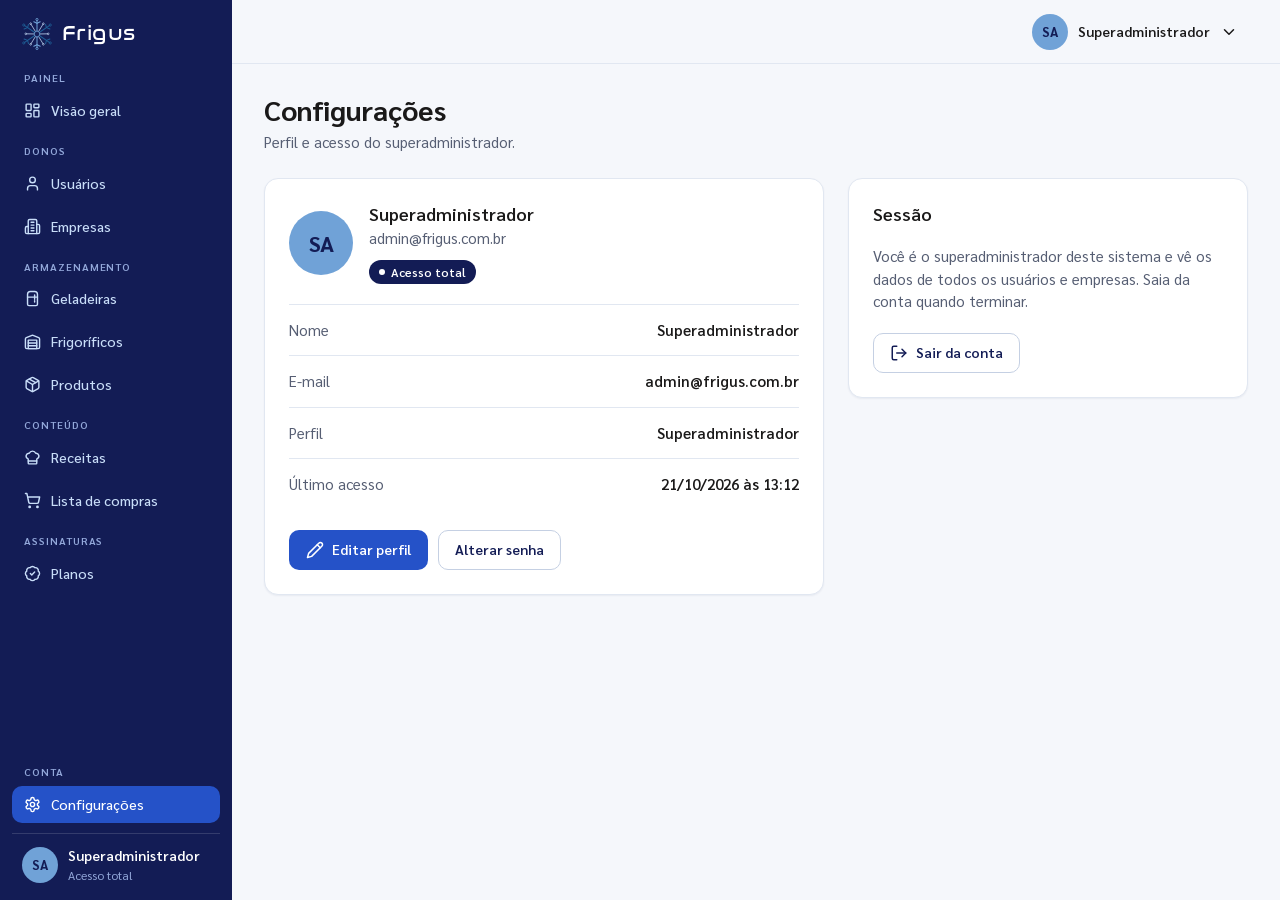
==== pages/configuracoes.html @ 6898a6d0 "Protótipo do painel de superadministrador Frigus Co-Authored-By: Claude Sonnet 5.5 <noreply@anthropi" ====
<!DOCTYPE html>
<html lang="pt-BR">
<head>
  <meta charset="UTF-8">
  <meta name="viewport" content="width=device-width, initial-scale=1">
  <title>Configurações — Frigus Admin</title>
  <link rel="icon" href="../img/logo-flake.png" type="image/png">
  <link rel="stylesheet" href="../css/global.css">
  <link rel="stylesheet" href="../css/components.css">
  <link rel="stylesheet" href="../css/armazenamento.css">
  <link rel="stylesheet" href="../css/produtos.css">
  <link rel="stylesheet" href="../css/receitas.css">
  <link rel="stylesheet" href="../css/dashboard.css">
  <link rel="stylesheet" href="../css/v3.css">
  <link rel="stylesheet" href="../css/admin.css">
</head>
<body class="app-body theme-admin">
<div class="app">
  <aside class="sidebar" aria-label="Navegação principal">
    <a class="sidebar-brand" href="visao-geral.html" aria-label="Frigus — visão geral"><svg class="logo-flake" aria-hidden="true" width="36" height="39" viewBox="0 0 356 382" fill="none" xmlns="http://www.w3.org/2000/svg"><path d="M138.0 190.4L54.0 189.1" stroke="#C9DEF9" stroke-width="9" stroke-linecap="round"/><circle cx="44.0" cy="189.0" r="10" stroke="#C9DEF9" stroke-width="8"/><path d="M218.0 190.4L302.0 189.1" stroke="#C9DEF9" stroke-width="9" stroke-linecap="round"/><circle cx="312.0" cy="189.0" r="10" stroke="#C9DEF9" stroke-width="8"/><path d="M157.0 157.0L107.3 76.5" stroke="#C9DEF9" stroke-width="9" stroke-linecap="round"/><circle cx="102.0" cy="68.0" r="10" stroke="#C9DEF9" stroke-width="8"/><path d="M199.0 157.0L248.7 76.5" stroke="#C9DEF9" stroke-width="9" stroke-linecap="round"/><circle cx="254.0" cy="68.0" r="10" stroke="#C9DEF9" stroke-width="8"/><path d="M157.0 225.0L107.3 305.5" stroke="#C9DEF9" stroke-width="9" stroke-linecap="round"/><circle cx="102.0" cy="314.0" r="10" stroke="#C9DEF9" stroke-width="8"/><path d="M199.0 225.0L248.7 305.5" stroke="#C9DEF9" stroke-width="9" stroke-linecap="round"/><circle cx="254.0" cy="314.0" r="10" stroke="#C9DEF9" stroke-width="8"/><path d="M146.5 169.7L30.8 91.3" stroke="#1F5F97" stroke-width="12" stroke-linecap="round"/><circle cx="20.0" cy="84.0" r="13" stroke="#1F5F97" stroke-width="10"/><path d="M65.0 114.5L76.0 76.0" stroke="#1F5F97" stroke-width="12" stroke-linecap="round"/><path d="M65.0 114.5L24.0 132.0" stroke="#1F5F97" stroke-width="12" stroke-linecap="round"/><path d="M209.5 169.7L325.2 91.3" stroke="#1F5F97" stroke-width="12" stroke-linecap="round"/><circle cx="336.0" cy="84.0" r="13" stroke="#1F5F97" stroke-width="10"/><path d="M291.0 114.5L280.0 76.0" stroke="#1F5F97" stroke-width="12" stroke-linecap="round"/><path d="M291.0 114.5L332.0 132.0" stroke="#1F5F97" stroke-width="12" stroke-linecap="round"/><path d="M146.5 212.3L30.8 290.7" stroke="#1F5F97" stroke-width="12" stroke-linecap="round"/><circle cx="20.0" cy="298.0" r="13" stroke="#1F5F97" stroke-width="10"/><path d="M65.0 267.5L76.0 306.0" stroke="#1F5F97" stroke-width="12" stroke-linecap="round"/><path d="M65.0 267.5L24.0 250.0" stroke="#1F5F97" stroke-width="12" stroke-linecap="round"/><path d="M209.5 212.3L325.2 290.7" stroke="#1F5F97" stroke-width="12" stroke-linecap="round"/><circle cx="336.0" cy="298.0" r="13" stroke="#1F5F97" stroke-width="10"/><path d="M291.0 267.5L280.0 306.0" stroke="#1F5F97" stroke-width="12" stroke-linecap="round"/><path d="M291.0 267.5L332.0 250.0" stroke="#1F5F97" stroke-width="12" stroke-linecap="round"/><path d="M178.0 153.0L178.0 31.0" stroke="#70A2D7" stroke-width="12" stroke-linecap="round"/><circle cx="178.0" cy="18.0" r="13" stroke="#70A2D7" stroke-width="10"/><path d="M178.0 62.0L140.0 44.0" stroke="#70A2D7" stroke-width="12" stroke-linecap="round"/><path d="M178.0 62.0L216.0 44.0" stroke="#70A2D7" stroke-width="12" stroke-linecap="round"/><path d="M178.0 229.0L178.0 351.0" stroke="#70A2D7" stroke-width="12" stroke-linecap="round"/><circle cx="178.0" cy="364.0" r="13" stroke="#70A2D7" stroke-width="10"/><path d="M178.0 320.0L140.0 338.0" stroke="#70A2D7" stroke-width="12" stroke-linecap="round"/><path d="M178.0 320.0L216.0 338.0" stroke="#70A2D7" stroke-width="12" stroke-linecap="round"/><path d="M178.0 155.0 L209.2 173.0 L209.2 209.0 L178.0 227.0 L146.8 209.0 L146.8 173.0 Z" stroke="#70A2D7" stroke-width="10" stroke-linejoin="round"/></svg><span>Frigus</span></a>
    <p class="nav-label">Painel</p><nav class="nav" aria-label="Painel"><a href="visao-geral.html" title="Visão geral"><svg class="icon " aria-hidden="true" viewBox="0 0 24 24" data-icon="i-layout"><rect width="7" height="9" x="3" y="3" rx="1"/><rect width="7" height="5" x="14" y="3" rx="1"/><rect width="7" height="9" x="14" y="12" rx="1"/><rect width="7" height="5" x="3" y="16" rx="1"/></svg><span>Visão geral</span></a></nav><p class="nav-label">Donos</p><nav class="nav" aria-label="Donos"><a href="usuarios.html" title="Usuários"><svg class="icon " aria-hidden="true" viewBox="0 0 24 24" data-icon="i-user"><path d="M19 21v-2a4 4 0 0 0-4-4H9a4 4 0 0 0-4 4v2"/><circle cx="12" cy="7" r="4"/></svg><span>Usuários</span></a><a href="empresas.html" title="Empresas"><svg class="icon " aria-hidden="true" viewBox="0 0 24 24" data-icon="i-building"><path d="M6 22V4a2 2 0 0 1 2-2h8a2 2 0 0 1 2 2v18Z"/><path d="M6 12H4a2 2 0 0 0-2 2v6a2 2 0 0 0 2 2h2"/><path d="M18 9h2a2 2 0 0 1 2 2v9a2 2 0 0 1-2 2h-2"/><path d="M10 6h4"/><path d="M10 10h4"/><path d="M10 14h4"/><path d="M10 18h4"/></svg><span>Empresas</span></a></nav><p class="nav-label">Armazenamento</p><nav class="nav" aria-label="Armazenamento"><a href="geladeiras.html" title="Geladeiras"><svg class="icon " aria-hidden="true" viewBox="0 0 24 24" data-icon="i-fridge"><path d="M5 6a4 4 0 0 1 4-4h6a4 4 0 0 1 4 4v14a2 2 0 0 1-2 2H7a2 2 0 0 1-2-2Z"/><path d="M5 10h14"/><path d="M15 7v6"/><path d="M15 15v2"/></svg><span>Geladeiras</span></a><a href="frigorificos.html" title="Frigoríficos"><svg class="icon " aria-hidden="true" viewBox="0 0 24 24" data-icon="i-warehouse"><path d="M22 8.35V20a2 2 0 0 1-2 2H4a2 2 0 0 1-2-2V8.35A2 2 0 0 1 3.26 6.5l8-3.2a2 2 0 0 1 1.48 0l8 3.2A2 2 0 0 1 22 8.35Z"/><path d="M6 18h12"/><path d="M6 14h12"/><rect width="12" height="12" x="6" y="10"/></svg><span>Frigoríficos</span></a><a href="produtos.html" title="Produtos"><svg class="icon " aria-hidden="true" viewBox="0 0 24 24" data-icon="i-package"><path d="m7.5 4.27 9 5.15"/><path d="M21 8a2 2 0 0 0-1-1.73l-7-4a2 2 0 0 0-2 0l-7 4A2 2 0 0 0 3 8v8a2 2 0 0 0 1 1.73l7 4a2 2 0 0 0 2 0l7-4A2 2 0 0 0 21 16Z"/><path d="m3.3 7 8.7 5 8.7-5"/><path d="M12 22V12"/></svg><span>Produtos</span></a></nav><p class="nav-label">Conteúdo</p><nav class="nav" aria-label="Conteúdo"><a href="receitas.html" title="Receitas"><svg class="icon " aria-hidden="true" viewBox="0 0 24 24" data-icon="i-chef"><path d="M17 21a1 1 0 0 0 1-1v-5.35c0-.457.316-.844.727-1.041a4 4 0 0 0-2.134-7.589 5 5 0 0 0-9.186 0 4 4 0 0 0-2.134 7.588c.411.198.727.585.727 1.041V20a1 1 0 0 0 1 1Z"/><path d="M6 17h12"/></svg><span>Receitas</span></a><a href="compras.html" title="Lista de compras"><svg class="icon " aria-hidden="true" viewBox="0 0 24 24" data-icon="i-cart"><circle cx="8" cy="21" r="1"/><circle cx="19" cy="21" r="1"/><path d="M2.05 2.05h2l2.66 12.42a2 2 0 0 0 2 1.58h9.78a2 2 0 0 0 1.95-1.57l1.65-7.43H5.12"/></svg><span>Lista de compras</span></a></nav><p class="nav-label">Assinaturas</p><nav class="nav" aria-label="Assinaturas"><a href="planos.html" title="Planos"><svg class="icon " aria-hidden="true" viewBox="0 0 24 24" data-icon="i-card"><path d="M3.85 8.62a4 4 0 0 1 4.78-4.77 4 4 0 0 1 6.74 0 4 4 0 0 1 4.78 4.78 4 4 0 0 1 0 6.74 4 4 0 0 1-4.77 4.78 4 4 0 0 1-6.75 0 4 4 0 0 1-4.78-4.77 4 4 0 0 1 0-6.76Z"/><path d="m9 12 2 2 4-4"/></svg><span>Planos</span></a></nav>
    <div class="sidebar-spacer"></div>
    <p class="nav-label">Conta</p><nav class="nav" aria-label="Conta"><a href="configuracoes.html" aria-current="page" title="Configurações"><svg class="icon " aria-hidden="true" viewBox="0 0 24 24" data-icon="i-settings"><path d="M12.22 2h-.44a2 2 0 0 0-2 2v.18a2 2 0 0 1-1 1.73l-.43.25a2 2 0 0 1-2 0l-.15-.08a2 2 0 0 0-2.73.73l-.22.38a2 2 0 0 0 .73 2.73l.15.1a2 2 0 0 1 1 1.72v.51a2 2 0 0 1-1 1.74l-.15.09a2 2 0 0 0-.73 2.73l.22.38a2 2 0 0 0 2.73.73l.15-.08a2 2 0 0 1 2 0l.43.25a2 2 0 0 1 1 1.73V20a2 2 0 0 0 2 2h.44a2 2 0 0 0 2-2v-.18a2 2 0 0 1 1-1.73l.43-.25a2 2 0 0 1 2 0l.15.08a2 2 0 0 0 2.73-.73l.22-.39a2 2 0 0 0-.73-2.73l-.15-.08a2 2 0 0 1-1-1.74v-.5a2 2 0 0 1 1-1.74l.15-.09a2 2 0 0 0 .73-2.73l-.22-.38a2 2 0 0 0-2.73-.73l-.15.08a2 2 0 0 1-2 0l-.43-.25a2 2 0 0 1-1-1.73V4a2 2 0 0 0-2-2z"/><circle cx="12" cy="12" r="3"/></svg><span>Configurações</span></a></nav>
    <div class="sidebar-user"><span class="avatar" aria-hidden="true">SA</span><div class="meta"><strong>Superadministrador</strong><small>Acesso total</small></div></div>
  </aside>
  <div class="main">
    <header class="topbar">
      <div class="topbar-actions">
        <div class="menu"><button class="account-btn" type="button" data-menu-toggle aria-expanded="false" aria-label="Menu da conta"><span class="avatar" aria-hidden="true">SA</span><span class="name">Superadministrador</span><svg class="icon " aria-hidden="true" viewBox="0 0 24 24" data-icon="i-down"><path d="m6 9 6 6 6-6"/></svg></button>
          <div class="menu-list"><a class="menu-item" href="configuracoes.html"><svg class="icon " aria-hidden="true" viewBox="0 0 24 24" data-icon="i-settings"><path d="M12.22 2h-.44a2 2 0 0 0-2 2v.18a2 2 0 0 1-1 1.73l-.43.25a2 2 0 0 1-2 0l-.15-.08a2 2 0 0 0-2.73.73l-.22.38a2 2 0 0 0 .73 2.73l.15.1a2 2 0 0 1 1 1.72v.51a2 2 0 0 1-1 1.74l-.15.09a2 2 0 0 0-.73 2.73l.22.38a2 2 0 0 0 2.73.73l.15-.08a2 2 0 0 1 2 0l.43.25a2 2 0 0 1 1 1.73V20a2 2 0 0 0 2 2h.44a2 2 0 0 0 2-2v-.18a2 2 0 0 1 1-1.73l.43-.25a2 2 0 0 1 2 0l.15.08a2 2 0 0 0 2.73-.73l.22-.39a2 2 0 0 0-.73-2.73l-.15-.08a2 2 0 0 1-1-1.74v-.5a2 2 0 0 1 1-1.74l.15-.09a2 2 0 0 0 .73-2.73l-.22-.38a2 2 0 0 0-2.73-.73l-.15.08a2 2 0 0 1-2 0l-.43-.25a2 2 0 0 1-1-1.73V4a2 2 0 0 0-2-2z"/><circle cx="12" cy="12" r="3"/></svg> Configurações</a><div class="menu-sep"></div><a class="menu-item" href="../index.html"><svg class="icon " aria-hidden="true" viewBox="0 0 24 24" data-icon="i-logout"><path d="M9 21H5a2 2 0 0 1-2-2V5a2 2 0 0 1 2-2h4"/><path d="m16 17 5-5-5-5"/><path d="M21 12H9"/></svg> Sair</a></div></div>
      </div>
    </header>
    <main class="content" id="conteudo">
      <div class="page-header">
        <div><h1>Configurações</h1><p>Perfil e acesso do superadministrador.</p></div>
        <div class="header-actions"></div>
      </div>
      <div class="cfg-grid">
        <section class="card cfg-card" aria-labelledby="h-perfil">
          <div class="cfg-id"><span class="avatar avatar-lg" aria-hidden="true">SA</span>
            <div><h2 id="h-perfil">Superadministrador</h2><p>admin@frigus.com.br</p><span class="badge badge-navy">Acesso total</span></div></div>
          <dl class="cfg-list">
            <div><dt>Nome</dt><dd>Superadministrador</dd></div>
            <div><dt>E-mail</dt><dd>admin@frigus.com.br</dd></div>
            <div><dt>Perfil</dt><dd>Superadministrador</dd></div>
            <div><dt>Último acesso</dt><dd>21/10/2026 às 13:12</dd></div>
          </dl>
          <div class="cfg-actions">
            <button class="btn btn-primary" type="button" data-open="drawer-perfil" data-mode="edit" data-fill="{&quot;nome&quot;: &quot;Superadministrador&quot;, &quot;email&quot;: &quot;admin@frigus.com.br&quot;}"><svg class="icon " aria-hidden="true" viewBox="0 0 24 24" data-icon="i-edit"><path d="M17 3a2.85 2.83 0 1 1 4 4L7.5 20.5 2 22l1.5-5.5Z"/><path d="m15 5 4 4"/></svg> Editar perfil</button>
            <button class="btn btn-secondary" type="button" data-open="drawer-senha" data-mode="edit">Alterar senha</button>
          </div>
        </section>
        <section class="card cfg-card" aria-labelledby="h-sessao">
          <h2 id="h-sessao">Sessão</h2>
          <p class="cfg-note">Você é o superadministrador deste sistema e vê os dados de todos os usuários e empresas. Saia da conta quando terminar.</p>
          <div class="cfg-actions"><a class="btn btn-secondary" href="../index.html"><svg class="icon " aria-hidden="true" viewBox="0 0 24 24" data-icon="i-logout"><path d="M9 21H5a2 2 0 0 1-2-2V5a2 2 0 0 1 2-2h4"/><path d="m16 17 5-5-5-5"/><path d="M21 12H9"/></svg> Sair da conta</a></div>
        </section>
      </div>
    </main>
  </div>
</div>

<div class="overlay" id="overlay"></div>
<div class="toast-region" id="toasts" aria-live="polite"></div>
<aside class="drawer" id="drawer-perfil" role="dialog" aria-modal="true" aria-labelledby="drawer-perfil-t" aria-hidden="true">
  <form data-demo data-toast-create="Perfil atualizado." data-toast-edit="Perfil atualizado." method="post" action="#">
    <input type="hidden" name="action" value="/perfil-atualizar">
    <div class="panel-header"><div><h2 id="drawer-perfil-t" data-title-create="Editar perfil" data-title-edit="Editar perfil" data-title-view="Perfil">Editar perfil</h2><p>Nome e e-mail usados para entrar no painel.</p></div><button class="btn-icon" type="button" data-close aria-label="Fechar"><svg class="icon " aria-hidden="true" viewBox="0 0 24 24" data-icon="i-x"><path d="M18 6 6 18"/><path d="m6 6 12 12"/></svg></button></div>
    <div class="panel-body">
<section class="form-section"><h3 class="section-title">Dados do perfil</h3><div class="form-grid"><div class="form-group span-2"><label class="label req" for="pf-nome">Nome</label><input class="input" id="pf-nome" name="nome" type="text" required placeholder="" ></div><div class="form-group span-2"><label class="label req" for="pf-email">E-mail</label><input class="input" id="pf-email" name="email" type="email" required placeholder="" ></div></div></section>
    </div>
    <div class="panel-footer"><button class="btn btn-secondary" type="button" data-close>Cancelar</button><button class="btn btn-primary" type="submit" data-label-create="Salvar alterações" data-label-edit="Salvar alterações">Salvar alterações</button></div>
  </form>
</aside>
<aside class="drawer" id="drawer-senha" role="dialog" aria-modal="true" aria-labelledby="drawer-senha-t" aria-hidden="true">
  <form data-demo data-toast-create="Senha alterada." data-toast-edit="Senha alterada." method="post" action="#">
    <input type="hidden" name="action" value="/senha-atualizar">
    <div class="panel-header"><div><h2 id="drawer-senha-t" data-title-create="Alterar senha" data-title-edit="Alterar senha" data-title-view="Alterar senha">Alterar senha</h2><p>Escolha uma senha nova para a sua conta.</p></div><button class="btn-icon" type="button" data-close aria-label="Fechar"><svg class="icon " aria-hidden="true" viewBox="0 0 24 24" data-icon="i-x"><path d="M18 6 6 18"/><path d="m6 6 12 12"/></svg></button></div>
    <div class="panel-body">
<section class="form-section"><h3 class="section-title">Nova senha</h3><div class="form-grid"><div class="form-group span-2"><label class="label req" for="sn-atual">Senha atual</label><input class="input" id="sn-atual" name="senhaAtual" type="password" required placeholder="" autocomplete="current-password"></div><div class="form-group span-2"><label class="label req" for="sn-nova">Nova senha</label><input class="input" id="sn-nova" name="senhaNova" type="password" required placeholder="Mínimo de 8 caracteres" minlength="8" autocomplete="new-password"></div><div class="form-group span-2"><label class="label req" for="sn-conf">Confirmar nova senha</label><input class="input" id="sn-conf" name="senhaConfirma" type="password" required placeholder="" minlength="8" autocomplete="new-password"></div></div></section>
    </div>
    <div class="panel-footer"><button class="btn btn-secondary" type="button" data-close>Cancelar</button><button class="btn btn-primary" type="submit" data-label-create="Alterar senha" data-label-edit="Alterar senha">Alterar senha</button></div>
  </form>
</aside>
  <script src="../js/ui.js"></script>
  <script src="../js/admin.js"></script>
</body>
</html>
---- css/global.css ----
/* =========================================================
   FRIGUS UI — global.css
   Tokens (variáveis), reset, tipografia e layout do app
   (sidebar + topbar + área de conteúdo).
   ========================================================= */

@import url('https://fonts.googleapis.com/css2?family=Sarabun:wght@400;500;600;700&display=swap');

/* Nasalization: fonte oficial da marca (arquivo em fonts/). */
@font-face {
  font-family: 'Nasalization';
  src: url('../fonts/Nasalization-Rg.otf') format('opentype');
  font-weight: 400 700;
  font-style: normal;
  font-display: swap;
}

:root {
  /* ---- Identidade Frigus (manual de marca) ---- */
  --frigus-primary: #2552C8;        /* azul principal */
  --frigus-primary-hover: #1D43A6;
  --frigus-navy: #131C55;           /* azul-marinho */
  --frigus-dark: #1A1919;           /* preto/cinza escuro */
  --frigus-mid: #1F5F97;            /* azul intermediário */
  --frigus-light: #70A2D7;          /* azul-claro */
  --frigus-pale: #C9DEF9;           /* azul muito claro */
  --frigus-tint: #EEF4FD;           /* fundo azulado bem leve */
  --frigus-yellow: #F9C96B;         /* complementar (usar com moderação) */

  /* ---- Neutros e superfícies ---- */
  --background: #F5F7FB;
  --surface: #FFFFFF;
  --surface-muted: #F8F8F8;
  --text-primary: #1A1919;
  --text-secondary: #565E73;
  --border: #E1E7F1;
  --border-strong: #C5D0E3;

  /* ---- Cores semânticas (status) ---- */
  --info-bg: #E3EEFB;     --info-text: #1B4F8A;
  --success-bg: #DAF2EC;  --success-text: #0B6256;
  --warning-bg: #FDEFC8;  --warning-text: #754D00;
  --orange-bg: #FFE4D1;   --orange-text: #96380A;
  --danger-bg: #FBDFDF;   --danger-text: #A31D1D;
  --danger: #C23030;      --danger-hover: #A32525;
  --focus: #2552C8;

  /* ---- Tipografia ---- */
  --font-body: 'Sarabun', system-ui, -apple-system, 'Segoe UI', sans-serif;
  --font-display: 'Nasalization', 'Sarabun', sans-serif;

  /* ---- Espaçamento, raio, sombra ---- */
  --space-1: 4px;  --space-2: 8px;  --space-3: 12px; --space-4: 16px;
  --space-5: 20px; --space-6: 24px; --space-8: 32px; --space-10: 48px;
  --radius-sm: 6px; --radius: 10px; --radius-lg: 14px;
  --shadow-sm: 0 1px 2px rgba(19, 28, 85, .06);
  --shadow-md: 0 10px 28px rgba(19, 28, 85, .14);

  --sidebar-w: 248px;
}

/* ---------- Reset ---------- */
*, *::before, *::after { box-sizing: border-box; }
html { font-size: 16px; }
body {
  margin: 0;
  font-family: var(--font-body);
  font-size: 15px;
  line-height: 1.5;
  color: var(--text-primary);
  background: var(--background);
  -webkit-font-smoothing: antialiased;
}
h1, h2, h3, h4 { margin: 0; line-height: 1.25; font-weight: 600; }
p, ul, ol, dl, dd { margin: 0; }
ul, ol { padding: 0; list-style: none; }
a { color: var(--frigus-primary); }
img, svg { display: block; max-width: 100%; }
button, input, select, textarea { font: inherit; color: inherit; }
button { cursor: pointer; }
:focus-visible { outline: 3px solid var(--focus); outline-offset: 2px; }
.sidebar :focus-visible { outline-color: var(--frigus-pale); }
.no-scroll { overflow: hidden; }
.sr-only {
  position: absolute; width: 1px; height: 1px; margin: -1px; padding: 0;
  overflow: hidden; clip: rect(0, 0, 0, 0); white-space: nowrap; border: 0;
}
.display { font-family: var(--font-display); }
.muted { color: var(--text-secondary); }

/* Ícones (sprite SVG inline — ver bloco <svg> no fim de cada página) */
.icon {
  width: 18px; height: 18px; flex: none;
  fill: none; stroke: currentColor; stroke-width: 1.8;
  stroke-linecap: round; stroke-linejoin: round;
}

/* =========================================================
   LAYOUT DO APP
   ========================================================= */
.app { display: grid; grid-template-columns: var(--sidebar-w) minmax(0, 1fr); min-height: 100vh; }

/* ---------- Sidebar ---------- */
.sidebar {
  position: sticky; top: 0; height: 100vh;
  display: flex; flex-direction: column;
  padding: 20px 14px;
  background: var(--frigus-navy);
  color: var(--frigus-pale);
  overflow-y: auto;
}
.sidebar-brand {
  display: flex; align-items: center; gap: 10px;
  padding: 4px 10px 20px; color: #fff; text-decoration: none;
}
.sidebar-brand .logo-flake { width: 36px; height: auto; flex: none; }
.sidebar-brand span { font-family: var(--font-display); font-size: 24px; letter-spacing: .02em; }
.nav-label {
  padding: 16px 12px 6px; font-size: 11px; font-weight: 600;
  letter-spacing: .09em; text-transform: uppercase; color: #93A8DA;
}
.nav { display: flex; flex-direction: column; gap: 2px; }
.nav a {
  display: flex; align-items: center; gap: 12px;
  padding: 10px 12px; border-radius: var(--radius);
  color: var(--frigus-pale); font-weight: 500; text-decoration: none;
}
.nav a:hover { background: rgba(255, 255, 255, .09); color: #fff; }
.nav a[aria-current="page"] { background: var(--frigus-primary); color: #fff; }
.sidebar-spacer { flex: 1; min-height: 16px; }
.sidebar-user {
  display: flex; align-items: center; gap: 10px;
  margin-top: 12px; padding: 14px 10px 0;
  border-top: 1px solid rgba(255, 255, 255, .14);
}
.sidebar-user .meta { min-width: 0; line-height: 1.3; }
.sidebar-user strong { display: block; color: #fff; font-size: 14px; font-weight: 600; }
.sidebar-user small { color: #93A8DA; font-size: 12px; }

.avatar {
  width: 36px; height: 36px; flex: none; border-radius: 50%;
  display: grid; place-items: center;
  background: var(--frigus-light); color: var(--frigus-navy);
  font-weight: 700; font-size: 13px;
}

/* ---------- Topbar ---------- */
.main { min-width: 0; display: flex; flex-direction: column; }
.topbar {
  position: sticky; top: 0; z-index: 20;
  display: flex; align-items: center; gap: 16px;
  height: 64px; padding: 0 32px;
  background: var(--background);
  border-bottom: 1px solid var(--border);
}
.topbar-actions { margin-left: auto; display: flex; align-items: center; gap: 8px; }

.account-btn {
  display: flex; align-items: center; gap: 10px;
  padding: 4px 10px 4px 4px; border: 0; border-radius: 999px; background: transparent;
}
.account-btn:hover { background: var(--frigus-tint); }
.account-btn .name { font-weight: 600; font-size: 14px; }

/* ---------- Conteúdo ---------- */
.content { width: 100%; max-width: 1240px; padding: 28px 32px 32px; }

.page-header {
  display: flex; align-items: flex-end; justify-content: space-between;
  flex-wrap: wrap; gap: 16px; margin-bottom: 24px;
}
.page-header h1 { font-size: 28px; font-weight: 700; }
.page-header p { margin-top: 4px; color: var(--text-secondary); }
.page-header .header-actions { display: flex; flex-wrap: wrap; gap: 10px; }
.back-link {
  display: inline-flex; align-items: center; gap: 6px; margin-bottom: 12px;
  color: var(--text-secondary); font-weight: 600; font-size: 14px; text-decoration: none;
}
.back-link:hover { color: var(--frigus-primary); }

.section-title {
  font-size: 12px; font-weight: 700; letter-spacing: .08em;
  text-transform: uppercase; color: var(--text-secondary);
}

/* ---------- Tablet: sidebar compacta ---------- */
@media (max-width: 1024px) {
  :root { --sidebar-w: 72px; }
  .sidebar { padding: 16px 10px; align-items: center; }
  .sidebar-brand { padding: 4px 0 16px; }
  .sidebar-brand span, .nav a span, .nav-label, .sidebar-user .meta { display: none; }
  .nav a { justify-content: center; padding: 11px; }
  .sidebar-user { padding: 14px 0 0; }
  .topbar, .content { padding-left: 24px; padding-right: 24px; }
}

/* ---------- Mobile: a sidebar continua compacta (só ícones), sem menu hambúrguer ---------- */
@media (max-width: 720px) {
  .topbar { padding: 0 16px; gap: 8px; }
  .account-btn .name, .account-btn .icon { display: none; }
  .content { padding: 20px 16px 24px; }
  .page-header h1 { font-size: 24px; }
}

/* ---------- Telas sem rolagem: Visão geral (usuário/empresa) e Plano (empresa) ----------
   No desktop/tablet a barra do topo some (fica só o perfil, no canto) e a página ocupa
   exatamente a altura da janela. Se a janela for baixa demais, rola normalmente. */
@media (min-width: 721px) {
  .page-fit .app { height: 100vh; min-height: 0; }
  .page-fit .main { position: relative; min-height: 0; overflow-y: auto; }
  .page-fit .topbar {
    position: absolute; top: 14px; right: 32px; left: auto; height: auto;
    padding: 0; background: none; border: 0;
  }
  .page-fit   .page-fit .content { padding-top: 24px; padding-bottom: 24px; }
}

/* ---------- Menu lateral por tipo de conta ----------
   Empresa = preto #1A1919, texto branco e item ativo branco com texto preto · pessoal gratuita = azul claro · pessoal paga = azul escuro original (sem regras). */
.theme-gratis .sidebar { background: #9CCCF4; color: #131C55; }
.theme-gratis .sidebar-brand, .theme-gratis .nav a, .theme-gratis .sidebar-user strong { color: #131C55; }
.theme-gratis .nav-label, .theme-gratis .sidebar-user small { color: rgba(19, 28, 85, .72); }
.theme-gratis .nav a:hover { background: rgba(19, 28, 85, .1); color: #131C55; }
.theme-gratis .nav a[aria-current="page"] { background: var(--frigus-primary); color: #fff; }
.theme-gratis .sidebar-user { border-top-color: rgba(19, 28, 85, .22); }
.theme-gratis .avatar { background: #131C55; color: #fff; }
.theme-gratis .sidebar :focus-visible { outline-color: #131C55; }

.theme-empresa .sidebar { background: #1A1919; color: #fff; }
.theme-empresa .sidebar-brand, .theme-empresa .nav a, .theme-empresa .sidebar-user strong { color: #fff; }
.theme-empresa .nav-label, .theme-empresa .sidebar-user small { color: rgba(255, 255, 255, .78); }
.theme-empresa .nav a:hover { background: rgba(255, 255, 255, .14); color: #fff; }
.theme-empresa .nav a[aria-current="page"] { background: #fff; color: #1A1919; }
.theme-empresa .sidebar-user { border-top-color: rgba(255, 255, 255, .25); }
.theme-empresa .avatar { background: #131C55; color: #fff; }
---- css/components.css ----
/* =========================================================
   FRIGUS UI — components.css
   Componentes reutilizáveis: botões, cards, badges, formulários,
   tabela, drawer, modal, toast, menu, estados vazios.
   ========================================================= */

/* ---------- Botões ---------- */
.btn {
  display: inline-flex; align-items: center; justify-content: center; gap: 8px;
  min-height: 40px; padding: 0 16px;
  border: 1px solid transparent; border-radius: var(--radius);
  font-size: 14px; font-weight: 600; text-decoration: none; white-space: nowrap;
  transition: background .15s, border-color .15s, color .15s;
}
.btn-primary { background: var(--frigus-primary); color: #fff; }
.btn-primary:hover { background: var(--frigus-primary-hover); }
.btn-secondary { background: #fff; color: var(--frigus-navy); border-color: var(--border-strong); }
.btn-secondary:hover { background: var(--frigus-tint); border-color: var(--frigus-light); }
.btn-ghost { background: transparent; color: var(--text-secondary); }
.btn-ghost:hover { background: var(--frigus-tint); color: var(--frigus-navy); }
.btn-danger { background: var(--danger); color: #fff; }
.btn-danger:hover { background: var(--danger-hover); }
.btn-danger-outline { background: #fff; color: var(--danger-text); border-color: #E7B5B5; }
.btn-danger-outline:hover { background: var(--danger-bg); }
.btn-sm { min-height: 34px; padding: 0 12px; font-size: 13px; }
.btn-block { width: 100%; }

.btn-icon {
  position: relative; width: 36px; height: 36px; padding: 0;
  display: inline-grid; place-items: center;
  border: 0; border-radius: 8px; background: transparent; color: var(--text-secondary);
  text-decoration: none;
}
.btn-icon:hover { background: var(--frigus-tint); color: var(--frigus-primary); }
.btn-icon.danger:hover { background: var(--danger-bg); color: var(--danger-text); }

/* ---------- Card ---------- */
.card {
  background: var(--surface); border: 1px solid var(--border);
  border-radius: var(--radius-lg); box-shadow: var(--shadow-sm);
}
.card-header {
  display: flex; align-items: center; justify-content: space-between; gap: 12px;
  padding: 16px 20px; border-bottom: 1px solid var(--border);
}
.card-title { font-size: 16px; font-weight: 600; }
.card-subtitle { font-size: 13px; color: var(--text-secondary); }
.card-body { padding: 20px; }
.card-link { font-size: 13px; font-weight: 600; text-decoration: none; }
.card-link:hover { text-decoration: underline; }

/* ---------- Badges ---------- */
.badge {
  display: inline-flex; align-items: center; gap: 6px;
  padding: 2px 10px; border-radius: 999px;
  font-size: 12px; font-weight: 600; line-height: 20px; white-space: nowrap;
  background: var(--surface-muted); color: var(--text-secondary);
}
.badge::before { content: ""; width: 6px; height: 6px; border-radius: 50%; background: currentColor; }
.badge-info    { background: var(--info-bg);    color: var(--info-text); }
.badge-success { background: var(--success-bg); color: var(--success-text); }
.badge-warning { background: var(--warning-bg); color: var(--warning-text); }
.badge-orange  { background: var(--orange-bg);  color: var(--orange-text); }
.badge-danger  { background: var(--danger-bg);  color: var(--danger-text); }
.badge-neutral { background: #ECEFF5; color: #4A5268; }
.badge-soft    { background: var(--frigus-tint); color: var(--frigus-mid); }
.badge-navy    { background: var(--frigus-navy); color: #fff; }

/* ---------- Formulários ---------- */
.form-grid { display: grid; grid-template-columns: repeat(2, minmax(0, 1fr)); gap: 16px; }
.form-grid .span-2 { grid-column: 1 / -1; }
.form-group { display: flex; flex-direction: column; gap: 6px; min-width: 0; }
.label { font-size: 13px; font-weight: 600; }
.label.req::after { content: " *"; color: var(--danger); }
.input, .select, .textarea {
  width: 100%; min-height: 42px; padding: 9px 12px;
  border: 1px solid var(--border-strong); border-radius: var(--radius);
  background: #fff; font-size: 14px;
}
.input::placeholder, .textarea::placeholder { color: #7B849A; }
.input:focus, .select:focus, .textarea:focus {
  outline: none; border-color: var(--frigus-primary);
  box-shadow: 0 0 0 3px rgba(37, 82, 200, .18);
}
.input:disabled, .select:disabled, .textarea:disabled { background: var(--surface-muted); color: var(--text-primary); cursor: default; }
.input[readonly] { background: var(--surface-muted); }
.textarea { min-height: 96px; resize: vertical; }
.select {
  appearance: none; padding-right: 36px;
  background-image: url("data:image/svg+xml,%3Csvg xmlns='http://www.w3.org/2000/svg' width='16' height='16' viewBox='0 0 24 24' fill='none' stroke='%23565E73' stroke-width='2' stroke-linecap='round' stroke-linejoin='round'%3E%3Cpath d='m6 9 6 6 6-6'/%3E%3C/svg%3E");
  background-repeat: no-repeat; background-position: right 12px center;
}
.hint { font-size: 12px; color: var(--text-secondary); }
.input-group { position: relative; }
.input-group .input { padding-right: 44px; }
.input-group .btn-icon { position: absolute; right: 3px; top: 3px; }
.input-suffix { display: grid; grid-template-columns: 1fr auto; gap: 8px; align-items: center; }
.checkbox-row { display: flex; align-items: flex-start; gap: 10px; font-size: 14px; }
.checkbox-row input { width: 18px; height: 18px; margin-top: 2px; accent-color: var(--frigus-primary); flex: none; }

.form-section { display: flex; flex-direction: column; gap: 16px; }
.form-section + .form-section { padding-top: 24px; border-top: 1px solid var(--border); }
.form-section-note { font-size: 13px; color: var(--text-secondary); margin-top: -8px; }

/* ---------- Tabela ---------- */
.table-wrap { overflow-x: auto; }
.table { width: 100%; border-collapse: collapse; font-size: 14px; }
.table th {
  padding: 11px 16px; text-align: left; white-space: nowrap;
  background: var(--surface-muted); border-bottom: 1px solid var(--border);
  font-size: 12px; font-weight: 700; letter-spacing: .05em; text-transform: uppercase;
  color: var(--text-secondary);
}
.table td { padding: 13px 16px; border-bottom: 1px solid var(--border); vertical-align: middle; }
.table tbody tr:last-child td { border-bottom: 0; }
.table tbody tr:hover { background: #FAFBFE; }
.table .num { text-align: right; }
.cell-main { font-weight: 600; }
.cell-sub { font-size: 12px; color: var(--text-secondary); }
.table .actions { display: flex; justify-content: flex-end; gap: 2px; }
.table-footer {
  display: flex; justify-content: space-between; align-items: center; gap: 12px; flex-wrap: wrap;
  padding: 12px 20px; border-top: 1px solid var(--border);
  font-size: 13px; color: var(--text-secondary);
}

/* ---------- Barra de ferramentas / filtros ---------- */
.toolbar {
  display: flex; flex-wrap: wrap; align-items: center; gap: 12px;
  padding: 16px 20px; border-bottom: 1px solid var(--border);
}
.toolbar .select, .toolbar .input { min-height: 40px; width: auto; }
.toolbar-spacer { flex: 1; }
.search { position: relative; flex: 1 1 240px; max-width: 340px; }
.search .icon { position: absolute; left: 12px; top: 50%; transform: translateY(-50%); color: var(--text-secondary); }
.search .input { width: 100%; padding-left: 38px; min-height: 40px; }

.chips { display: flex; flex-wrap: wrap; gap: 8px; }
.chip {
  min-height: 34px; padding: 0 14px; border-radius: 999px;
  border: 1px solid var(--border-strong); background: #fff;
  font-size: 13px; font-weight: 600; color: var(--text-secondary);
}
.chip:hover { border-color: var(--frigus-light); color: var(--frigus-navy); }
.chip[aria-pressed="true"] { background: var(--frigus-navy); border-color: var(--frigus-navy); color: #fff; }

/* ---------- Menu de ações (⋮) ---------- */
.menu { position: relative; display: inline-block; }
.menu-list {
  position: absolute; right: 0; top: calc(100% + 4px); z-index: 30; display: none;
  min-width: 176px; padding: 6px;
  background: #fff; border: 1px solid var(--border); border-radius: var(--radius); box-shadow: var(--shadow-md);
}
.menu.is-open .menu-list { display: block; }
.menu-item {
  display: flex; align-items: center; gap: 10px; width: 100%;
  padding: 8px 10px; border: 0; border-radius: 6px; background: none;
  font-size: 14px; text-align: left; color: var(--text-primary); text-decoration: none;
}
.menu-item:hover { background: var(--frigus-tint); }
.menu-item.danger { color: var(--danger-text); }
.menu-item.danger:hover { background: var(--danger-bg); }
.menu-sep { height: 1px; margin: 6px 0; background: var(--border); }
.menu-header { padding: 8px 10px; font-size: 12px; color: var(--text-secondary); }
.menu-list.wide { min-width: 300px; }

/* ---------- Overlay, Drawer e Modal ---------- */
.overlay {
  position: fixed; inset: 0; z-index: 80;
  background: rgba(19, 28, 85, .45);
  opacity: 0; visibility: hidden; transition: opacity .2s, visibility .2s;
}
.overlay.is-open { opacity: 1; visibility: visible; }

.drawer {
  position: fixed; top: 0; right: 0; bottom: 0; z-index: 90;
  display: flex; flex-direction: column; width: min(480px, 100vw);
  background: #fff; box-shadow: var(--shadow-md);
  transform: translateX(100%); visibility: hidden;
  transition: transform .25s ease, visibility .25s;
}
.drawer-lg { width: min(640px, 100vw); }
.drawer.is-open { transform: none; visibility: visible; }
.drawer > form { display: flex; flex-direction: column; flex: 1; min-height: 0; }

.panel-header {
  display: flex; align-items: flex-start; justify-content: space-between; gap: 12px;
  padding: 20px 24px; border-bottom: 1px solid var(--border);
}
.panel-header h2 { font-size: 20px; }
.panel-header p { margin-top: 2px; font-size: 13px; color: var(--text-secondary); }
.panel-body { flex: 1; overflow-y: auto; display: flex; flex-direction: column; gap: 24px; padding: 24px; }
.panel-footer {
  display: flex; justify-content: flex-end; gap: 10px;
  padding: 16px 24px; border-top: 1px solid var(--border); background: var(--surface-muted);
}
.is-view .panel-footer .btn-primary { display: none; }

.modal {
  position: fixed; left: 50%; top: 50%; z-index: 90;
  width: min(440px, calc(100vw - 32px)); max-height: calc(100vh - 32px); overflow-y: auto;
  background: #fff; border-radius: var(--radius-lg); box-shadow: var(--shadow-md);
  opacity: 0; visibility: hidden; transform: translate(-50%, -46%);
  transition: opacity .18s, transform .18s, visibility .18s;
}
.modal.is-open { opacity: 1; visibility: visible; transform: translate(-50%, -50%); }
.modal-body { display: flex; flex-direction: column; gap: 16px; padding: 24px; }
.modal-body h2 { font-size: 19px; }
.modal-body p { color: var(--text-secondary); }
.modal-body p strong { color: var(--text-primary); }
.modal-footer { display: flex; justify-content: flex-end; gap: 10px; padding: 0 24px 24px; }
.modal-icon {
  width: 44px; height: 44px; display: grid; place-items: center; border-radius: 50%;
  background: var(--danger-bg); color: var(--danger-text);
}
.modal-icon.info { background: var(--info-bg); color: var(--info-text); }
.modal-icon .icon { width: 22px; height: 22px; }

/* ---------- Toast ---------- */
.toast-region {
  position: fixed; right: 24px; bottom: 24px; z-index: 100;
  display: flex; flex-direction: column; gap: 10px;
}
.toast {
  display: flex; align-items: center; gap: 10px; max-width: 360px;
  padding: 12px 16px; border-radius: var(--radius);
  background: var(--frigus-navy); color: #fff; font-size: 14px; box-shadow: var(--shadow-md);
  animation: toast-in .2s ease;
}
.toast .icon { color: var(--frigus-yellow); }
@keyframes toast-in { from { opacity: 0; transform: translateY(8px); } to { opacity: 1; transform: none; } }

/* ---------- Estados vazios ---------- */
.empty-state { display: none; text-align: center; padding: 56px 24px; }
.empty-state.is-visible, .is-empty-demo .empty-state-main { display: block; }
.empty-state .empty-icon {
  width: 56px; height: 56px; margin: 0 auto 16px; display: grid; place-items: center;
  border-radius: 50%; background: var(--frigus-tint); color: var(--frigus-primary);
}
.empty-state .empty-icon .icon { width: 26px; height: 26px; }
.empty-state h2 { font-size: 18px; }
.empty-state p { max-width: 420px; margin: 6px auto 20px; color: var(--text-secondary); }
.is-empty-demo .has-data { display: none !important; }

/* ---------- Avisos ---------- */
.notice {
  display: flex; gap: 12px; align-items: flex-start; padding: 12px 14px;
  border-radius: var(--radius); background: var(--info-bg); color: var(--info-text); font-size: 13px;
}
.notice.warning { background: var(--warning-bg); color: var(--warning-text); }
.notice .icon { margin-top: 2px; }

/* ---------- Meter (barra de ocupação) ---------- */
.meter { height: 8px; border-radius: 999px; background: var(--frigus-tint); overflow: hidden; }
.meter > span { display: block; height: 100%; border-radius: 999px; background: var(--frigus-light); }
.meter.is-moderada > span { background: var(--frigus-primary); }
.meter.is-alta > span { background: #E8833A; }
.meter.is-cheia > span { background: var(--danger); }

@media (max-width: 560px) {
  .form-grid { grid-template-columns: 1fr; }
  .toolbar .select, .search { max-width: none; flex: 1 1 100%; width: 100%; }
  .toast-region { left: 16px; right: 16px; bottom: 16px; }
}

/* ---------- Detalhe selecionado pela URL (#id) — só CSS ----------
   Em JSP isso vira ?id=... e este bloco deixa de ser necessário. */
.target-detail > .detail { display: none; }
.target-detail > .detail:first-of-type { display: block; }
.target-detail:has(.detail:target) > .detail:first-of-type:not(:target) { display: none; }
.target-detail > .detail:target { display: block; }
---- css/armazenamento.css ----
/* =========================================================
   FRIGUS UI — armazenamento.css
   Geladeiras (usuário) e Frigoríficos (empresa): grid de cards
   e página de detalhe.
   ========================================================= */

.store-grid { display: grid; grid-template-columns: repeat(auto-fill, minmax(310px, 1fr)); gap: 20px; }

.store-card { display: flex; flex-direction: column; gap: 16px; padding: 20px; }
.store-card-top { display: flex; align-items: flex-start; gap: 14px; }
.store-icon {
  width: 44px; height: 44px; flex: none; display: grid; place-items: center;
  border-radius: var(--radius); background: var(--frigus-tint); color: var(--frigus-primary);
}
.store-icon .icon { width: 24px; height: 24px; }
.store-card h2 { font-size: 18px; }
.store-type { font-size: 13px; color: var(--text-secondary); }
.store-top-text { flex: 1; min-width: 0; }
.store-address { display: flex; gap: 8px; margin-top: 6px; font-size: 13px; color: var(--text-secondary); line-height: 1.4; }
.store-address .icon { width: 15px; height: 15px; margin-top: 2px; color: var(--frigus-light); }

.store-occupancy { display: flex; flex-direction: column; gap: 8px; }
.store-occupancy-head { display: flex; align-items: center; justify-content: space-between; gap: 8px; font-size: 13px; color: var(--text-secondary); }
.store-occupancy-head strong { color: var(--text-primary); }

.store-facts { display: flex; flex-direction: column; gap: 6px; font-size: 14px; }
.store-facts li { display: flex; align-items: center; gap: 8px; }
.store-facts .icon { width: 16px; height: 16px; color: var(--text-secondary); }
.store-facts .is-warn { color: var(--orange-text); font-weight: 600; }
.store-facts .is-warn .icon { color: var(--orange-text); }
.store-facts .is-danger { color: var(--danger-text); font-weight: 600; }
.store-facts .is-danger .icon { color: var(--danger-text); }
.store-facts .is-ok .icon { color: var(--success-text); }

.store-actions { display: flex; gap: 8px; margin-top: auto; padding-top: 4px; }
.store-actions .btn { flex: 1; }

.store-card-add {
  min-height: 230px; align-items: center; justify-content: center; text-align: center;
  border: 2px dashed var(--border-strong); background: transparent; box-shadow: none; color: var(--text-secondary);
}
.store-card-add:hover { border-color: var(--frigus-light); background: var(--frigus-tint); color: var(--frigus-primary); }

/* ---------- Detalhe ---------- */
.detail-stats { display: flex; flex-wrap: wrap; gap: 12px 28px; margin-top: 10px; }
.detail-stat { display: flex; align-items: center; gap: 8px; font-size: 14px; color: var(--text-secondary); }
.detail-stat strong { color: var(--text-primary); }
.detail-occupancy { max-width: 360px; margin-top: 14px; }
---- css/produtos.css ----
/* =========================================================
   FRIGUS UI — produtos.css
   Tabela de produtos armazenados + drawer de produto.
   ========================================================= */

.products-table th, .products-table td { padding-left: 12px; padding-right: 12px; }
.products-table .col-name { min-width: 150px; }
.products-table td:nth-child(n+4) { white-space: nowrap; }
.products-table .actions { min-width: 112px; }
.products-table td.qty { white-space: nowrap; font-variant-numeric: tabular-nums; }
.products-table .due-today { color: var(--orange-text); font-weight: 600; }
.products-table .due-expired { color: var(--danger-text); font-weight: 600; }

/* Prévia do status calculado dentro do drawer */
.status-preview {
  display: flex; align-items: center; justify-content: space-between; gap: 12px;
  padding: 12px 14px; border-radius: var(--radius); background: var(--frigus-tint);
  font-size: 13px; color: var(--text-secondary);
}

/* Bloco "produto já cadastrado" */
.catalog-pick { padding: 14px; border-radius: var(--radius); background: var(--surface-muted); border: 1px dashed var(--border-strong); }

/* Visualização (somente leitura): destaca que nada será salvo */
.is-view .catalog-pick { display: none; }

@media (max-width: 720px) {
  .products-table { min-width: 860px; }
}
---- css/receitas.css ----
/* =========================================================
   FRIGUS UI — receitas.css
   Cards de receitas, detalhe e linhas de ingredientes do formulário.
   ========================================================= */

.recipe-toolbar { display: flex; flex-wrap: wrap; align-items: center; gap: 12px 16px; margin-bottom: 20px; }
.recipe-toolbar .search { max-width: 320px; }

.recipe-grid { display: grid; grid-template-columns: repeat(auto-fill, minmax(290px, 1fr)); gap: 20px; }
.recipe-card { display: flex; flex-direction: column; gap: 14px; padding: 20px; }
.recipe-card-top { display: flex; align-items: flex-start; justify-content: space-between; gap: 8px; }
.recipe-card h2 { font-size: 18px; line-height: 1.3; }
.recipe-card .desc {
  color: var(--text-secondary); font-size: 14px;
  display: -webkit-box; -webkit-line-clamp: 2; -webkit-box-orient: vertical; overflow: hidden;
}
.recipe-badges { display: flex; flex-wrap: wrap; gap: 6px; }

/* Barra segmentada: um segmento por ingrediente */
.avail { display: flex; flex-direction: column; gap: 8px; }
.avail-text { font-size: 14px; }
.avail-text strong { font-size: 15px; }
.segments { display: flex; gap: 4px; }
.segments span { flex: 1; height: 8px; border-radius: 999px; background: var(--border); }
.segments .ok { background: #2C9C86; }
.segments .low { background: var(--frigus-yellow); }
.segments .none { background: #D9534F; }
.avail-legend { display: flex; flex-wrap: wrap; gap: 4px 14px; font-size: 12px; color: var(--text-secondary); }
.recipe-foot { display: flex; align-items: center; justify-content: space-between; gap: 8px; margin-top: auto; padding-top: 4px; }
.recipe-foot small { color: var(--text-secondary); font-size: 12px; }

/* ---------- Detalhe ---------- */
.recipe-title-row { display: flex; align-items: flex-start; justify-content: space-between; flex-wrap: wrap; gap: 16px; margin-bottom: 24px; }
.recipe-title-row h1 { font-size: 30px; font-weight: 700; }
.recipe-title-row p { margin-top: 6px; max-width: 640px; color: var(--text-secondary); }
.recipe-title-row .recipe-badges { margin-top: 12px; }
.recipe-actions { display: flex; flex-wrap: wrap; gap: 10px; }

.recipe-layout { display: grid; grid-template-columns: minmax(0, 1fr) minmax(0, 1fr); gap: 24px; align-items: start; }

.ingredients li {
  display: flex; align-items: center; gap: 14px;
  padding: 14px 20px; border-bottom: 1px solid var(--border);
}
.ingredients li:last-child { border-bottom: 0; }
.ing-mark {
  width: 28px; height: 28px; flex: none; display: grid; place-items: center;
  border-radius: 50%; color: #fff;
}
.ing-mark .icon { width: 16px; height: 16px; stroke-width: 2.4; }
.is-ok .ing-mark { background: #2C9C86; }
.is-low .ing-mark { background: #D9980B; }
.is-none .ing-mark { background: #D9534F; }
.ing-main { flex: 1; min-width: 0; }
.ing-main strong { display: block; font-weight: 600; }
.ing-main small { font-size: 13px; color: var(--text-secondary); }
.is-low .ing-main small { color: var(--warning-text); font-weight: 600; }
.is-none .ing-main small { color: var(--danger-text); font-weight: 600; }
.ing-qty { flex: none; font-weight: 600; font-variant-numeric: tabular-nums; }

.ingredients-summary {
  display: flex; flex-direction: column; gap: 12px; padding: 16px 20px;
  border-top: 1px solid var(--border); background: var(--surface-muted);
  border-radius: 0 0 var(--radius-lg) var(--radius-lg);
}
.ingredients-summary .summary-text { font-size: 14px; }

.steps { counter-reset: step; display: flex; flex-direction: column; gap: 16px; padding: 20px; }
.steps li { counter-increment: step; display: flex; gap: 14px; }
.steps li::before {
  content: counter(step); flex: none; width: 28px; height: 28px; display: grid; place-items: center;
  border-radius: 50%; background: var(--frigus-tint); color: var(--frigus-primary); font-weight: 700; font-size: 13px;
}
.steps li p { padding-top: 3px; }

/* ---------- Linhas de ingredientes no formulário ---------- */
.ingredient-head, .ingredient-row {
  display: grid; grid-template-columns: minmax(0, 1fr) 84px 52px 36px; gap: 8px; align-items: center;
}
.ingredient-head { font-size: 12px; font-weight: 700; letter-spacing: .05em; text-transform: uppercase; color: var(--text-secondary); }
.ingredient-list { display: flex; flex-direction: column; gap: 10px; }
.ingredient-item { display: flex; flex-direction: column; gap: 4px; }
.unit-chip {
  display: grid; place-items: center; height: 42px; border-radius: var(--radius);
  background: var(--frigus-tint); color: var(--frigus-mid); font-size: 13px; font-weight: 700;
}
.stock-hint { font-size: 12px; color: var(--text-secondary); padding-left: 2px; }
.stock-hint.is-none { color: var(--danger-text); font-weight: 600; }
.stock-hint.is-low { color: var(--warning-text); font-weight: 600; }

@media (max-width: 960px) { .recipe-layout { grid-template-columns: minmax(0, 1fr); } }
---- css/dashboard.css ----
/* =========================================================
   FRIGUS UI — dashboard.css  (Visão geral)
   ========================================================= */

.stats { display: grid; grid-template-columns: repeat(3, minmax(0, 1fr)); gap: 16px; margin-bottom: 24px; }
.stat { padding: 18px 20px; }
.stat-label { font-size: 13px; font-weight: 600; color: var(--text-secondary); }
.stat-value { margin-top: 6px; font-size: 32px; font-weight: 700; line-height: 1.1; color: var(--frigus-navy); }
.stat-hint { margin-top: 4px; font-size: 12px; color: var(--text-secondary); }
.stat.is-alert .stat-value { color: var(--orange-text); }
.stat.is-danger .stat-value { color: var(--danger-text); }

.dash-grid { display: grid; grid-template-columns: minmax(0, 1.35fr) minmax(0, 1fr); gap: 24px; align-items: start; }
.dash-col { display: flex; flex-direction: column; gap: 24px; }

/* Lista de itens com badge */
.item-list li {
  display: flex; align-items: center; justify-content: space-between; gap: 12px;
  padding: 14px 20px; border-bottom: 1px solid var(--border);
}
.item-list li:last-child { border-bottom: 0; }
.item-main { min-width: 0; }
.item-main strong { display: block; font-weight: 600; }
.item-main small { color: var(--text-secondary); font-size: 13px; }
.item-side { display: flex; flex-direction: column; align-items: flex-end; gap: 4px; text-align: right; flex: none; }
.item-side small { font-size: 12px; color: var(--text-secondary); }

/* Validades mais próximas */
.date-block {
  flex: none; width: 48px; padding: 6px 0; text-align: center; border-radius: var(--radius);
  background: var(--frigus-tint); color: var(--frigus-navy); line-height: 1.1;
}
.date-block b { display: block; font-size: 18px; }
.date-block span { font-size: 11px; font-weight: 600; text-transform: uppercase; }
.date-row { display: flex; align-items: center; gap: 14px; min-width: 0; }

/* Sugestões de receita */
.suggest-row { display: flex; align-items: center; justify-content: space-between; gap: 12px; }
.suggest-row .item-main small { display: block; }

@media (max-width: 1100px) { .dash-grid { grid-template-columns: minmax(0, 1fr); } }

@media (max-width: 560px) { .stats { grid-template-columns: repeat(2, minmax(0, 1fr)); } }
---- css/v3.css ----
/* =========================================================
   FRIGUS UI — v3.css
   Ajustes da revisão: tela 1440×800, sidebar fixa, header fixo
   de 64 px em todas as telas e só a área de conteúdo rola.
   ========================================================= */

/* ---- estrutura da tela ---- */
.app { height: 100vh; min-height: 0; overflow: hidden; }
.sidebar { position: relative; top: auto; height: 100vh; overflow: hidden; }
.main { height: 100vh; min-height: 0; overflow: hidden; display: flex; flex-direction: column; }
.topbar,
.page-fit .topbar {
  position: relative; top: auto; right: auto; left: auto; flex: none;
  height: 64px; padding: 0 32px;
  background: var(--background); border-bottom: 1px solid var(--border);
}
.content,
.page-fit .content { flex: 1; min-height: 0; overflow-y: auto; padding: 28px 32px 32px; }

/* ---- sidebar: respiro entre itens e bloco inferior proporcional ---- */
.sidebar .nav { gap: 6px; }
.sidebar .nav a { padding: 11px 12px; }
.sidebar-brand { padding-bottom: 16px; }
.sidebar-brand .logo-flake { width: 36px; height: 39px; flex: none; }
.sidebar-spacer { flex: 1; min-height: 24px; }

/* ---- ícones: nunca cortar o traço ---- */
svg.icon { overflow: visible; }

/* ---- botões extra-pequenos e linha com ação ---- */
.btn-xs { min-height: 28px; padding: 0 10px; font-size: 12px; border-radius: 8px; }
.item-end { display: flex; align-items: center; gap: 14px; flex: none; }

/* ---- ícones: traço entre 1,5 e 2 px ---- */
.icon { stroke-width: 2; }
.store-icon .icon { stroke-width: 1.8; }

/* ---- rótulo acima do título (detalhe) ---- */
.eyebrow-label { margin-bottom: 2px; font-size: 12px; font-weight: 700; letter-spacing: .08em; text-transform: uppercase; color: var(--text-secondary); }

/* ---- tarefa 5: tabela em card com rolagem interna e cabeçalho fixo ---- */
.table-card .table-wrap { max-height: var(--table-h, 440px); overflow: auto; }
.table-card thead th { position: sticky; top: 0; z-index: 2; }
.products-table .actions { min-width: 0; }
.products-table td:last-child { width: 1%; }

/* ---- indicadores clicáveis ---- */
a.stat { display: block; color: inherit; text-decoration: none; transition: border-color .15s, box-shadow .15s; }
a.stat:hover { border-color: var(--frigus-light); box-shadow: var(--shadow-md); }

/* ---- tarefa 6: perfil ---- */
.profile-layout { grid-template-columns: minmax(0, 7fr) minmax(0, 5fr); align-items: stretch; }
.profile-layout > .card { display: flex; flex-direction: column; }
.profile-side { display: flex; flex-direction: column; gap: 24px; }
.profile-side .danger-zone { flex: 1; }
.data-list > div { min-height: 72px; align-items: center; padding-top: 0; padding-bottom: 0; }
.action-list li { min-height: 72px; padding-top: 0; padding-bottom: 0; }
.action-list .btn { min-width: 132px; }
.plan-chip { display: inline-flex; align-items: center; gap: 10px; padding: 4px 6px 4px 12px; border-radius: 999px; background: var(--frigus-tint); font-size: 13px; }
.plan-chip strong { color: var(--frigus-navy); }
.plan-chip a { padding: 2px 10px; border-radius: 999px; background: #fff; color: var(--frigus-primary); font-weight: 600; text-decoration: none; }
.plan-chip a:hover { background: var(--frigus-pale); }

/* ---- tarefa 7: campo de data ---- */
.date-field {
  display: inline-grid; grid-template-columns: 16px minmax(0, 1fr) 16px; align-items: center; gap: 12px;
  height: 34px; min-width: 172px; padding: 0 12px;
  border: 1px solid var(--border-strong); border-radius: var(--radius); background: #fff;
  font-size: 14px; color: var(--text-primary); cursor: pointer;
}
.date-field.lg { display: grid; width: 100%; height: 42px; cursor: text; }
.date-field .icon { width: 16px; height: 16px; color: var(--text-secondary); }
.date-field .date-value { text-align: center; font-variant-numeric: tabular-nums; }
.date-field input { width: 100%; min-width: 0; padding: 0; border: 0; outline: 0; background: transparent; text-align: center; font: inherit; color: inherit; font-variant-numeric: tabular-nums; }
.date-field input::placeholder { color: #7B849A; }
.date-field:focus-within { border-color: var(--frigus-primary); box-shadow: 0 0 0 3px rgba(37, 82, 200, .18); }
.date-field input:disabled { color: var(--text-primary); }
.is-view .date-field { background: var(--surface-muted); }

/* ---- tarefa 8: lista de compras ---- */
.list-head { display: flex; align-items: center; justify-content: space-between; gap: 12px; padding: 16px 20px; border-bottom: 1px solid var(--border); }
.list-head-left, .list-head-right { display: flex; align-items: center; gap: 10px; }
.list-date-label { font-size: 13px; color: var(--text-secondary); }
.list-head .menu-list { min-width: 200px; }
.list-head-left .menu-list { left: 0; right: auto; }
.shop-item .item-actions { opacity: 1; }
.modal-context { margin-top: 4px; font-size: 13px; color: var(--frigus-mid) !important; }
.modal-context strong { color: var(--frigus-mid) !important; }
.suggest-chips { display: flex; flex-wrap: wrap; align-items: center; gap: 6px; font-size: 12px; color: var(--text-secondary); }
.chip-sm { padding: 2px 10px; border: 0; border-radius: 999px; background: var(--frigus-tint); color: var(--frigus-mid); font-size: 12px; font-weight: 600; }
.chip-sm:hover { background: var(--frigus-pale); }
.field-error { display: none; align-items: center; gap: 6px; font-size: 12px; font-weight: 600; color: var(--danger-text) !important; }
.field-error .icon { width: 14px; height: 14px; }
.is-duplicate .field-error { display: flex; }
.is-duplicate .input { border-color: var(--danger); }
.is-duplicate .suggest-chips, [data-mode="edit"] [data-create-only] { display: none; }
.pick-list.summary label, .pick-list.summary div { cursor: default; }
.pick-list.summary > div { display: flex; align-items: center; gap: 12px; padding: 10px 14px; border-bottom: 1px solid var(--border); }
.pick-list.summary > div:last-child { border-bottom: 0; }
.pick-list.summary small { margin-left: auto; color: var(--text-secondary); font-weight: 600; }

/* ---- modais ---- */
.modal-icon.warn { background: var(--warning-bg); color: var(--warning-text); }
.notice .icon { flex: none; }

/* ---- tarefa 11: plano — assinatura ---- */
.billing-grid { display: grid; grid-template-columns: repeat(3, minmax(0, 1fr)); gap: 20px; align-items: stretch; }
.billing-card { display: flex; flex-direction: column; }
.billing-pay { display: flex; align-items: center; gap: 12px; }
.billing-pay > div { flex: 1; min-width: 0; line-height: 1.35; }
.billing-pay strong { display: block; }
.billing-pay small { color: var(--text-secondary); font-size: 13px; }
.invoice-list li { display: grid; grid-template-columns: 1fr auto auto auto; align-items: center; gap: 12px; padding: 11px 20px; border-bottom: 1px solid var(--border); font-size: 14px; }
.invoice-list li:last-child { border-bottom: 0; }
.invoice-list .card-link { display: inline-flex; align-items: center; gap: 4px; }
.invoice-list .card-link .icon { width: 14px; height: 14px; }
.billing-cancel { display: flex; flex-direction: column; align-items: flex-start; gap: 14px; font-size: 14px; color: var(--text-secondary); }
.billing-card.danger-zone .card-title { color: var(--danger-text); }
.page-fit .plans-title { margin-top: 28px; }

/* ---- lista de compras: a tela não rola, só o card da lista ---- */
.page-lista .content { display: flex; flex-direction: column; overflow: hidden; }
.page-lista .shopping-layout { flex: 1; min-height: 0; align-items: stretch; }
.page-lista .shopping-layout > .card { display: flex; flex-direction: column; min-height: 0; }
.page-lista .shop-scroll { flex: 1; min-height: 0; overflow-y: auto; }
.page-lista .side-stack { min-height: 0; overflow-y: auto; }

/* ---- perfil: conteúdo centralizado na altura da tela ---- */
.page-perfil .content { display: flex; flex-direction: column; }
.page-perfil .profile-layout { margin: auto 0; }
.plan-chip { padding: 4px 12px; }

/* ---- rodada 3 ---- */
/* status calculado não aparece ao editar/visualizar produto */
[data-mode="edit"] .status-preview, [data-mode="view"] .status-preview { display: none; }

/* produtos: filtros numa linha só, sobra espaço para mais uma linha na lista */
.page-produtos .toolbar { flex-wrap: nowrap; gap: 10px; }
.page-produtos .toolbar .search { flex: 1 1 220px; max-width: 280px; }
.page-produtos .toolbar .select { min-width: 0; flex: 0 1 auto; }
.page-produtos .toolbar .btn { flex: none; }

/* lista de compras: os 3 cards laterais ocupam a mesma altura da lista */
.page-lista .side-stack { height: 100%; overflow: hidden; }
.page-lista .side-stack > .card { flex: 1 0 auto; }
.page-lista .suggestion > .btn, .page-lista .suggestion > a.btn { margin-top: auto; align-self: flex-start; }

/* plano da empresa: conteúdo centralizado na altura */
.page-plano-emp .content { display: flex; flex-direction: column; }
.page-plano-emp .pe-layout { margin: auto 0; }
---- css/admin.css ----
/* =========================================================
   FRIGUS ADMIN — admin.css
   Ajustes do painel de administrador (tema azul único).
   ========================================================= */

/* sidebar fixa (sem rolagem), um pouco mais estreita e com respiro entre os links */
.theme-admin { --sidebar-w: 232px; }
.theme-admin .sidebar { overflow: hidden; padding: 16px 12px; }
.theme-admin .sidebar .nav { gap: 6px; }
.theme-admin .sidebar .nav a { padding: 8px 12px; gap: 10px; font-size: 14px; }
.theme-admin .sidebar .nav a .icon { width: 17px; height: 17px; flex: none; }
.theme-admin .nav-label { padding: 14px 12px 6px; font-size: 10.5px; }
.theme-admin .sidebar-brand { padding: 2px 10px 6px; }
.theme-admin .sidebar-brand .logo-flake { width: 30px; height: 32px; }
.theme-admin .sidebar-brand span { font-size: 21px; }
.theme-admin .sidebar-spacer { min-height: 6px; }
.theme-admin .sidebar-user { margin-top: 10px; padding: 12px 10px 0; text-decoration: none; border-radius: 0; }
@media (max-height: 760px) {
  .theme-admin .sidebar .nav { gap: 3px; }
  .theme-admin .sidebar .nav a { padding: 7px 12px; }
  .theme-admin .nav-label { padding: 10px 12px 4px; }
}
@media (max-height: 720px) {
  .theme-admin .sidebar .nav { gap: 1px; }
  .theme-admin .sidebar .nav a { padding: 5px 12px; }
  .theme-admin .nav-label { padding: 7px 12px 2px; }
  .theme-admin .sidebar-user { margin-top: 4px; padding-top: 8px; }
}

/* tabelas do painel */
.admin-table .products-table td { white-space: normal; vertical-align: middle; }
.admin-table .products-table td.qty, .admin-table .products-table td .qty { white-space: nowrap; font-variant-numeric: tabular-nums; }
.admin-table .products-table { min-width: 880px; }
.admin-table .col-name .cell-sub { max-width: 340px; overflow: hidden; text-overflow: ellipsis; white-space: nowrap; }
.admin-table .actions { min-width: 0; justify-content: flex-end; white-space: nowrap; }
.admin-table .products-table td:last-child { width: 1%; white-space: nowrap; }
.admin-table .table-footer { justify-content: flex-start; }
.admin-empty { padding: 32px 16px; text-align: center; color: var(--text-secondary); }
.admin-empty[hidden] { display: none; }

/* valor vazio (coluna que não é a dona do registro) */
.null {
  display: inline-block; padding: 1px 7px; border-radius: 4px;
  font: 600 11px/1.6 ui-monospace, SFMono-Regular, Menlo, Consolas, monospace; letter-spacing: .04em;
  color: var(--text-secondary); background: var(--surface-muted); border: 1px dashed var(--border-strong);
}

/* escolha "um ou outro" nos formulários */
.xor { margin: 0; padding: 0; border: 0; min-width: 0; display: flex; flex-direction: column; gap: 14px; }
.xor-seg { display: grid; grid-template-columns: 1fr 1fr; gap: 0; border: 1px solid var(--border-strong); border-radius: var(--radius); overflow: hidden; }
.xor-seg label { position: relative; cursor: pointer; }
.xor-seg input { position: absolute; opacity: 0; inset: 0; cursor: pointer; }
.xor-seg span { display: block; padding: 10px 12px; text-align: center; font-weight: 600; color: var(--text-secondary); background: var(--surface); }
.xor-seg label + label span { border-left: 1px solid var(--border-strong); }
.xor-seg input:checked + span { background: var(--frigus-navy); color: #fff; }
.xor-seg input:focus-visible + span { outline: 2px solid var(--focus); outline-offset: -2px; }
.xor-seg input:disabled + span { cursor: default; }
.xor-pane[hidden] { display: none; }
.xor-preview { display: flex; flex-wrap: wrap; align-items: center; gap: 8px; padding: 10px 12px; border-radius: var(--radius); background: var(--frigus-tint); }
.xor-preview-label { font-size: 12px; font-weight: 600; color: var(--text-secondary); margin-right: 4px; }
.xor-preview code { font: 600 12.5px/1.5 ui-monospace, SFMono-Regular, Menlo, Consolas, monospace; padding: 2px 8px; border-radius: 6px; background: #fff; color: var(--frigus-navy); border: 1px solid var(--frigus-pale); }
.xor-preview code.is-null { color: var(--text-secondary); background: transparent; border-style: dashed; font-weight: 500; }

/* ingrediente: sem o aviso de estoque (aqui não há um estoque único) */
.theme-admin [data-stock-hint] { display: none; }

/* visão geral */
.admin-cols { display: grid; grid-template-columns: minmax(0, 5fr) minmax(0, 6fr); gap: 24px; margin-top: 24px; align-items: start; }
.admin-cols .card { padding: 0; overflow: hidden; }
.card-head { padding: 18px 20px 12px; }
.card-head h2 { font-size: 16px; }
.card-head p { margin-top: 2px; color: var(--text-secondary); font-size: 13px; }
.card-note { padding: 10px 20px 14px; color: var(--text-secondary); font-size: 12.5px; }
.card-foot { padding: 12px 20px 16px; }
.admin-cols .table td, .admin-cols .table th { padding-left: 20px; }
.admin-cols .table th.num, .admin-cols .table td.num { text-align: right; padding-right: 20px; font-variant-numeric: tabular-nums; }
@media (max-width: 1100px) { .admin-cols { grid-template-columns: minmax(0, 1fr); } }

/* planos */
.plan-mini-grid { display: grid; grid-template-columns: repeat(auto-fit, minmax(210px, 1fr)); gap: 16px; margin-bottom: 24px; }
.plan-mini { display: flex; flex-direction: column; gap: 6px; padding: 18px 20px; }
.plan-mini-top { display: flex; align-items: center; justify-content: space-between; gap: 8px; }
.plan-mini h2 { font-size: 13px; letter-spacing: .08em; color: var(--text-secondary); }
.plan-mini-price { font-size: 26px; font-weight: 700; color: var(--frigus-navy); font-variant-numeric: tabular-nums; }
.plan-mini-price small { font-size: 13px; font-weight: 500; color: var(--text-secondary); }
.plan-mini p { color: var(--text-secondary); font-size: 13.5px; flex: 1; }
.plan-mini-foot { padding-top: 10px; border-top: 1px solid var(--border); font-size: 13px; color: var(--text-secondary); }
.plan-mini-foot strong { color: var(--text-primary); }

/* visão geral: 8 totais em 4 colunas */
.theme-admin .stats { grid-template-columns: repeat(4, minmax(0, 1fr)); }
@media (max-width: 1100px) { .theme-admin .stats { grid-template-columns: repeat(2, minmax(0, 1fr)); } }
.admin-table .due-expired, .admin-table .due-today { white-space: nowrap; }
.admin-table .cell-main { min-width: 96px; }

.admin-cols .total-row td { background: var(--surface-muted); border-top: 1px solid var(--border-strong); }
.admin-cols .table td.num .cell-sub { text-align: right; }

/* filtros por campo */
.admin-table { display: flex; flex-direction: column; max-height: calc(100vh - 190px); min-height: 380px; }
.admin-table .table-wrap { flex: 1; min-height: 0; max-height: none; }
.filters { display: grid; grid-template-columns: repeat(auto-fill, minmax(150px, 1fr)); gap: 10px 14px; align-items: end; padding: 14px 20px; border-bottom: 1px solid var(--border); flex: none; }
.fld { display: flex; flex-direction: column; gap: 4px; min-width: 0; }
.fld label { font-size: 12px; font-weight: 600; color: var(--text-secondary); }
.fld .input, .fld .select { width: 100%; min-height: 36px; }
.fld-sort .select { border-color: var(--frigus-light); background-color: var(--frigus-tint); }
.fld-clear { justify-content: flex-end; }
.fld-clear .btn { align-self: flex-start; }

/* senha no modo visualizar */
.pass-note { display: none; align-items: flex-start; gap: 10px; padding: 12px 14px; border-radius: var(--radius); background: var(--frigus-tint); color: var(--frigus-navy); font-size: 14px; }
.pass-note .icon { flex: none; margin-top: 2px; }
.is-view .pass-note { display: flex; }
.is-view [data-pass] { display: none; }
[data-pass-hint] { display: none; }
.drawer[data-mode="edit"] [data-pass-hint] { display: block; }

/* gráficos da visão geral */
.chart-card { display: flex; flex-direction: column; }
.chart-kpi { display: flex; align-items: baseline; flex-wrap: wrap; gap: 8px; padding: 0 20px 4px; }
.chart-kpi strong { font-size: 28px; font-weight: 700; color: var(--frigus-navy); font-variant-numeric: tabular-nums; }
.chart-kpi span { color: var(--text-secondary); }
.chart-kpi em { font-style: normal; font-size: 13px; color: var(--text-secondary); margin-left: auto; }
.chart { width: 100%; height: auto; padding: 4px 12px 8px; }
.chart .c-grid { stroke: var(--border); stroke-width: 1; }
.chart .c-ax { font: 12px var(--font-body); fill: var(--text-secondary); }
.chart .c-end { font: 700 12.5px var(--font-body); }
.chart .c-val { font: 700 13px var(--font-body); fill: var(--text-primary); font-variant-numeric: tabular-nums; }
.chart .c-name { font: 600 13px var(--font-body); fill: var(--text-primary); }
.admin-cols { grid-template-columns: minmax(0, 1fr) minmax(0, 1fr); }
@media (max-width: 1100px) { .admin-cols { grid-template-columns: minmax(0, 1fr); } }

/* planos: rodapé do card com ações */
.plan-mini-foot { display: flex; align-items: center; justify-content: space-between; gap: 8px; }
.plan-mini-foot .actions { display: flex; gap: 0; }

/* configurações */
.cfg-grid { display: grid; grid-template-columns: minmax(0, 7fr) minmax(0, 5fr); gap: 24px; align-items: start; }
@media (max-width: 1000px) { .cfg-grid { grid-template-columns: minmax(0, 1fr); } }
.cfg-card { padding: 24px; display: flex; flex-direction: column; gap: 20px; }
.cfg-card h2 { font-size: 18px; }
.cfg-id { display: flex; align-items: center; gap: 16px; }
.cfg-id p { color: var(--text-secondary); margin: 2px 0 8px; }
.avatar-lg { width: 64px; height: 64px; font-size: 22px; flex: none; }
.cfg-list { margin: 0; display: flex; flex-direction: column; }
.cfg-list > div { display: flex; justify-content: space-between; gap: 16px; padding: 14px 0; border-top: 1px solid var(--border); }
.cfg-list dt { color: var(--text-secondary); }
.cfg-list dd { margin: 0; font-weight: 600; text-align: right; }
.cfg-actions { display: flex; flex-wrap: wrap; gap: 10px; }
.cfg-note { color: var(--text-secondary); }

/* tabela mais compacta para caber as ações sem rolagem lateral */
.admin-table .products-table th, .admin-table .products-table td { padding-left: 10px; padding-right: 10px; }
.admin-table .products-table { font-size: 13.5px; }
.admin-table .products-table td:last-child { padding-right: 14px; }
.fld-sort { grid-column: span 2; }
@media (max-width: 700px) { .fld-sort { grid-column: auto; } }

/* listas por páginas (sem rolagem interna) */
.admin-table { display: block; max-height: none; min-height: 0; }
.admin-table .table-wrap { max-height: none; flex: none; }
.admin-table .table-footer { display: flex; align-items: center; justify-content: space-between; gap: 12px; flex-wrap: wrap; padding: 12px 20px; }
.pager { display: flex; align-items: center; gap: 6px; flex-wrap: wrap; }
.pager[hidden] { display: none; }
.pager button { min-width: 34px; height: 34px; padding: 0 10px; border: 1px solid var(--border-strong); border-radius: 8px; background: var(--surface); color: var(--frigus-navy); font-weight: 600; font-size: 13px; cursor: pointer; }
.pager button:hover:not(:disabled):not([aria-current="page"]) { background: var(--frigus-tint); border-color: var(--frigus-light); }
.pager button[aria-current="page"] { background: var(--frigus-navy); border-color: var(--frigus-navy); color: #fff; cursor: default; }
.pager button:disabled { opacity: .45; cursor: default; }
.pager button:focus-visible { outline: 2px solid var(--focus); outline-offset: 2px; }
.pager-gap { padding: 0 2px; color: var(--text-secondary); }

/* colunas com o mesmo espaço (planos) */
.table-even .products-table { table-layout: fixed; min-width: 0; }
.table-even .products-table th:last-child, .table-even .products-table td:last-child { width: 132px; }
.table-even .products-table th, .table-even .products-table td { padding-left: 16px; padding-right: 16px; }

/* os dois gráficos da visão geral têm a mesma altura */
.admin-cols { align-items: stretch; }
.admin-cols .chart-card { height: 100%; }
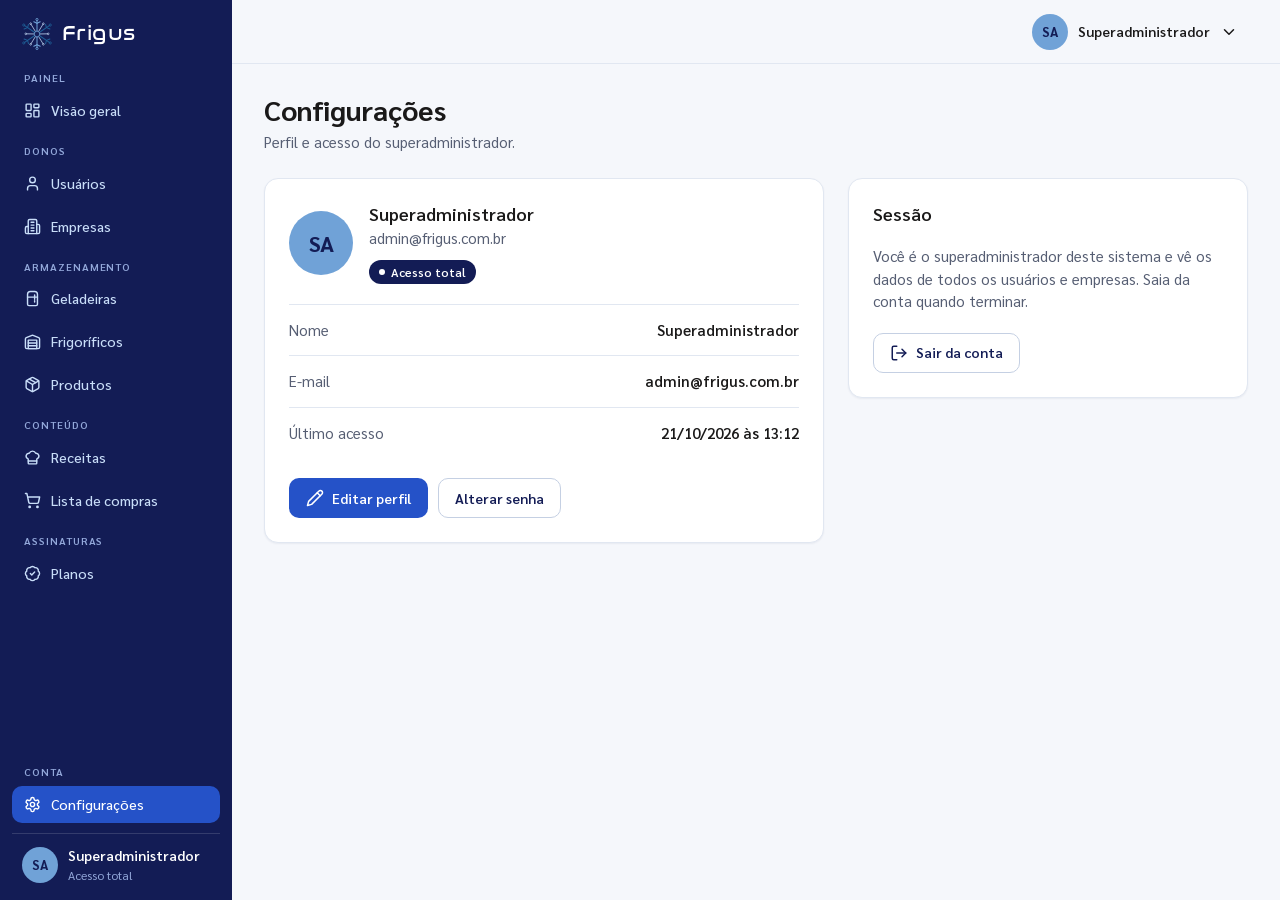
==== commit a131c266: "Planos: remove criação/edição de planos e ajusta lista à tela; Configurações: remove campo Perfil Co" ====
--- a/pages/configuracoes.html
+++ b/pages/configuracoes.html
@@ -42,7 +42,6 @@
           <dl class="cfg-list">
             <div><dt>Nome</dt><dd>Superadministrador</dd></div>
             <div><dt>E-mail</dt><dd>admin@frigus.com.br</dd></div>
-            <div><dt>Perfil</dt><dd>Superadministrador</dd></div>
             <div><dt>Último acesso</dt><dd>21/10/2026 às 13:12</dd></div>
           </dl>
           <div class="cfg-actions">
